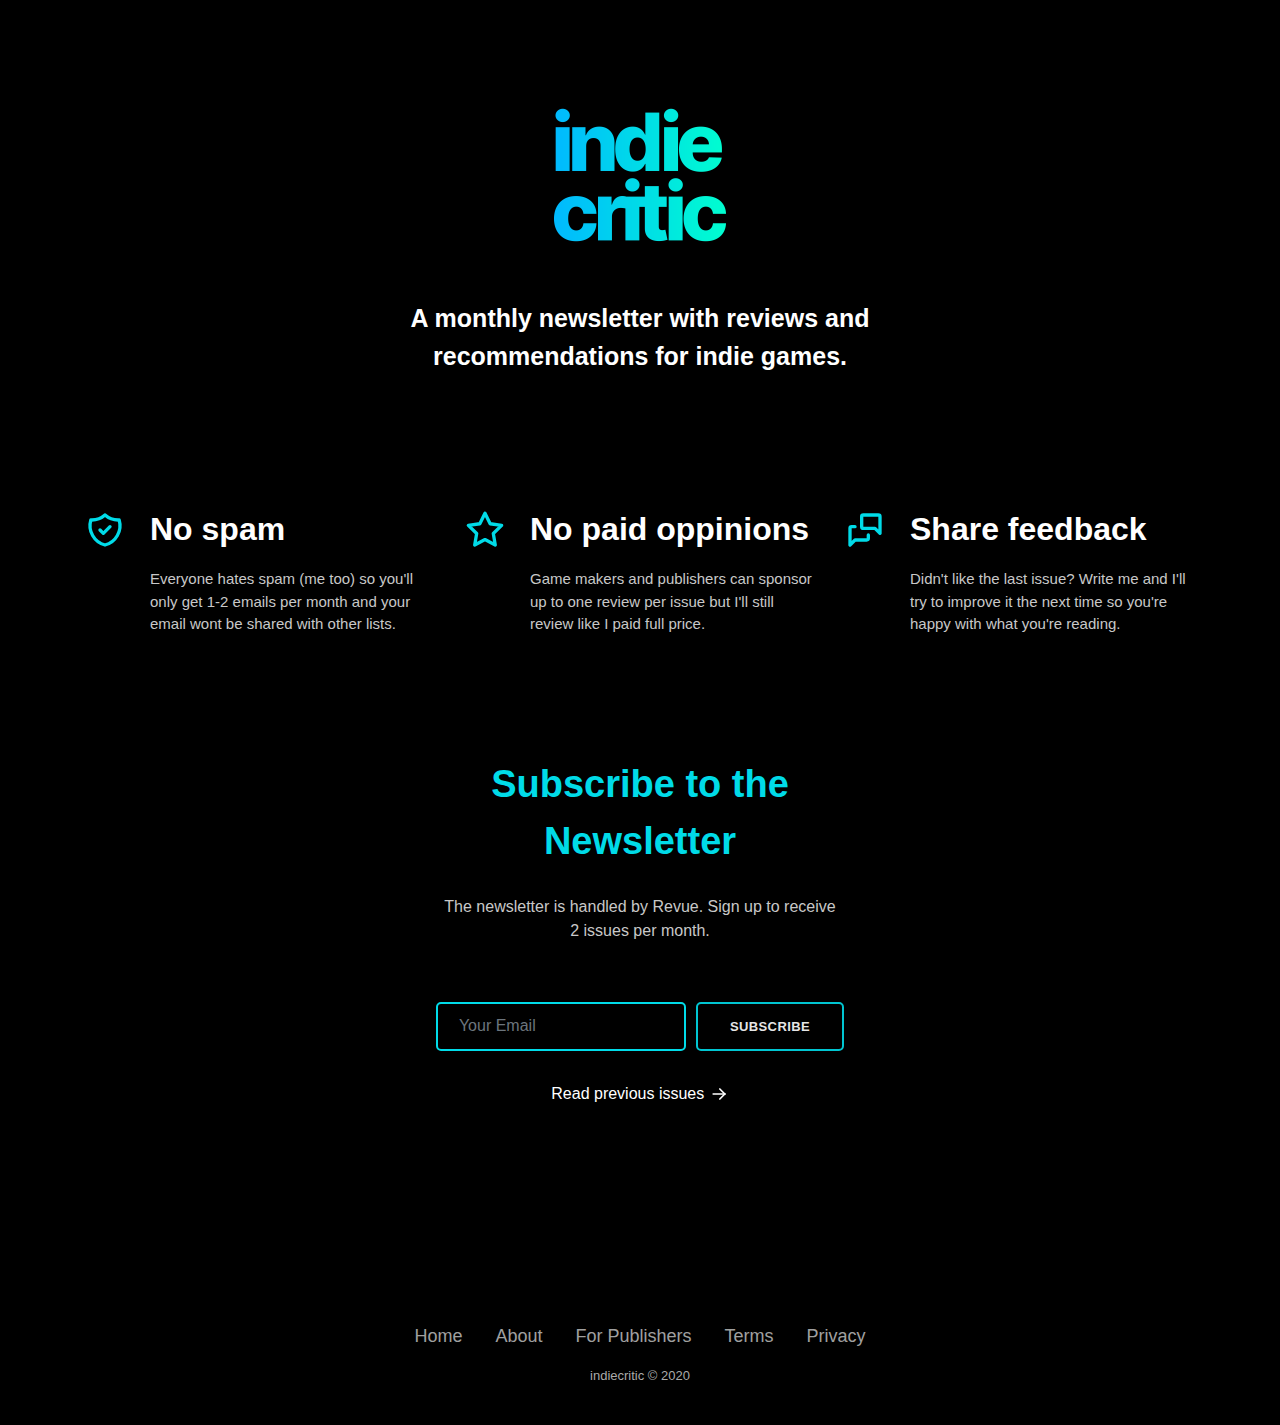
==== index.html @ 856b5d1b "Add files via upload" ====
<!DOCTYPE html>
<html>

<head>
    <meta charset="utf-8">
    <meta name="viewport" content="width=device-width, initial-scale=1.0, shrink-to-fit=no">
    <title>indiecritic - The Indie-Games Newsletter</title>
    <meta name="twitter:description" content="indiecritic is a twice-monthly newsletter where every issue includes indie game reviews and recommendations for you.">
    <meta name="twitter:card" content="summary">
    <meta property="og:type" content="website">
    <meta name="description" content="indiecritic is a twice-monthly newsletter where every issue includes indie game reviews and recommendations for you.">
    <meta property="og:image" content="">
    <meta name="twitter:image" content="assets/img/favicon.png">
    <meta name="twitter:title" content="indiecritic - The Indie-Games Newsletter">
    <link rel="icon" type="image/png" sizes="2000x2000" href="assets/img/favicon.png">
    <link rel="icon" type="image/png" sizes="2000x2000" href="assets/img/favicon.png">
    <link rel="icon" type="image/png" sizes="2000x2000" href="assets/img/favicon.png">
    <link rel="icon" type="image/png" sizes="2000x2000" href="assets/img/favicon.png">
    <link rel="icon" type="image/png" sizes="2000x2000" href="assets/img/favicon.png">
    <link rel="stylesheet" href="https://cdnjs.cloudflare.com/ajax/libs/twitter-bootstrap/4.5.2/css/bootstrap.min.css">
    <link rel="stylesheet" href="assets/css/styles.min.css">
</head>

<body style="background: rgb(0,0,0);">
    <div class="highlight-clean" style="background: rgb(0,0,0);">
        <div class="container">
            <div class="intro">
                <p class="text-center" style="font-size: 25px;color: rgb(255,255,255);"><img src="assets/img/logo-transparent.png" style="width: 250px;"><br><strong>A monthly newsletter with reviews and </strong><br><strong>recommendations for indie games.</strong></p>
            </div>
        </div>
    </div>
    <div class="features-clean" style="background: rgb(0,0,0);">
        <div class="container">
            <div class="intro"></div>
            <div class="row features">
                <div class="col-sm-6 col-lg-4 item"><svg xmlns="http://www.w3.org/2000/svg" width="1em" height="1em" viewBox="0 0 24 24" stroke-width="2" stroke="currentColor" fill="none" stroke-linecap="round" stroke-linejoin="round" class="icon icon-tabler icon-tabler-shield-check icon"
                        style="color: rgb(0,219,232);">
  <path stroke="none" d="M0 0h24v24H0z" fill="none"></path>
  <path d="M9 12l2 2l4 -4"></path>
  <path d="M12 3a12 12 0 0 0 8.5 3a12 12 0 0 1 -8.5 15a12 12 0 0 1 -8.5 -15a12 12 0 0 0 8.5 -3"></path>
</svg>
                    <h3 class="name" style="color: rgb(255,255,255);font-size: 32px;">No spam</h3>
                    <p class="description" style="color: rgb(200, 200, 200);">Everyone hates spam (me too) so you'll only get 1-2 emails per month and your email wont be shared with other lists.</p>
                </div>
                <div class="col-sm-6 col-lg-4 item"><svg xmlns="http://www.w3.org/2000/svg" width="1em" height="1em" viewBox="0 0 24 24" stroke-width="2" stroke="currentColor" fill="none" stroke-linecap="round" stroke-linejoin="round" class="icon icon-tabler icon-tabler-star icon" style="color: rgb(0,219,232);">
  <path stroke="none" d="M0 0h24v24H0z" fill="none"></path>
  <path d="M12 17.75l-6.172 3.245l1.179 -6.873l-5 -4.867l6.9 -1l3.086 -6.253l3.086 6.253l6.9 1l-5 4.867l1.179 6.873z"></path>
</svg>
                    <h3 class="name" style="color: rgb(255,255,255);font-size: 32px;">No paid oppinions</h3>
                    <p class="description" style="color: rgb(200, 200, 200);">Game makers and publishers can sponsor up to one review per issue but I'll still review like I paid full price.</p>
                </div>
                <div class="col-sm-6 col-lg-4 item"><svg xmlns="http://www.w3.org/2000/svg" width="1em" height="1em" viewBox="0 0 24 24" stroke-width="2" stroke="currentColor" fill="none" stroke-linecap="round" stroke-linejoin="round" class="icon icon-tabler icon-tabler-messages icon" style="color: rgb(0,219,232);">
  <path stroke="none" d="M0 0h24v24H0z" fill="none"></path>
  <path d="M21 14l-3 -3h-7a1 1 0 0 1 -1 -1v-6a1 1 0 0 1 1 -1h9a1 1 0 0 1 1 1v10"></path>
  <path d="M14 15v2a1 1 0 0 1 -1 1h-7l-3 3v-10a1 1 0 0 1 1 -1h2"></path>
</svg>
                    <h3 class="name" style="color: rgb(255,255,255);font-size: 32px;">Share feedback</h3>
                    <p class="description" style="color: rgb(200, 200, 200);">Didn't like the last issue? Write me and I'll try to improve it the next time so you're happy with what you're reading.</p>
                </div>
            </div>
        </div>
    </div>
    <div class="newsletter-subscribe" style="background: rgb(0,0,0);">
        <div class="container">
            <div class="intro">
                <h2 class="text-center" style="color: rgb(0,219,232);font-size: 38px;">Subscribe to the Newsletter</h2>
                <p class="text-center" style="color: rgb(200, 200, 200);">The newsletter is handled by Revue. Sign up to receive <br>2 issues per month.<br><br> </p>
            </div>
        </div>
        <form class="form-inline" method="post" action="https://www.getrevue.co/profile/indiecritic/add_subscriber" target="_blank">
            <div class="form-group"><input class="form-control" type="email" name="member[email]" placeholder="Your Email" style="background: rgb(0,0,0);border-radius: 5px;height: 49px;border: 2px solid rgb(0,219,232);color: rgb(255,255,255);margin-right: 10px;"></div>
            <div class="form-group"><button class="btn btn-primary" type="submit" style="border-radius: 5px;border: 2px solid rgb(0,219,232);color: rgb(255,255,255);">Subscribe </button></div>
        </form>
        <p class="text-center" style="margin-top: 25px;color: rgb(200, 200, 200);"><a class="btn btn-primary" role="button" style="background: rgb(0,0,0);border-style: none;" href="https://www.getrevue.co/profile/indiecritic#archive" target="_blank">Read previous issues&nbsp;<svg xmlns="http://www.w3.org/2000/svg" width="1em" height="1em" viewBox="0 0 24 24" stroke-width="2" stroke="currentColor" fill="none" stroke-linecap="round" stroke-linejoin="round" class="icon icon-tabler icon-tabler-arrow-right" style="font-size: 20px;margin-bottom: 1px;">
  <path stroke="none" d="M0 0h24v24H0z" fill="none"></path>
  <line x1="5" y1="12" x2="19" y2="12"></line>
  <line x1="13" y1="18" x2="19" y2="12"></line>
  <line x1="13" y1="6" x2="19" y2="12"></line>
</svg></a><br><br> </p>
    </div>
    <div class="footer-basic" style="background: rgb(0,0,0);color: rgb(200,200,200);margin-top: 80px;">
        <footer>
            <ul class="list-inline">
                <li class="list-inline-item"><a href="index.html">Home</a></li>
                <li class="list-inline-item"><a href="about.html">About</a></li>
                <li class="list-inline-item"><a href="publishers.html">For Publishers</a></li>
                <li class="list-inline-item"><a href="terms.html">Terms</a></li>
                <li class="list-inline-item"><a href="privacy.html">Privacy</a></li>
            </ul>
            <p class="copyright">indiecritic © 2020</p>
        </footer>
    </div>
    <script src="https://cdnjs.cloudflare.com/ajax/libs/jquery/3.5.1/jquery.min.js"></script>
    <script src="https://cdnjs.cloudflare.com/ajax/libs/twitter-bootstrap/4.5.2/js/bootstrap.bundle.min.js"></script>
</body>

</html>
---- assets/css/styles.min.css ----
.features-clean{color:#313437;background-color:#fff;padding-bottom:30px}.features-clean p,.highlight-clean p{color:#7d8285}.features-clean h2{font-weight:700;margin-bottom:40px;padding-top:40px;color:inherit}.features-clean .intro{font-size:16px;max-width:500px;margin:0 auto 60px}.features-clean .item{min-height:100px;padding-left:80px;margin-bottom:40px}@media (max-width:767px){.features-clean{padding-bottom:10px}.features-clean h2{margin-bottom:25px;padding-top:25px;font-size:24px}.features-clean .intro{margin-bottom:40px}.features-clean .item{min-height:0}}.features-clean .item .name{font-size:20px;font-weight:700;margin-top:0;margin-bottom:20px;color:inherit}.features-clean .item .description{font-size:15px;margin-bottom:0}.features-clean .item .icon{font-size:40px;color:#1485ee;float:left;margin-left:-65px}.footer-basic{padding:40px 0;background-color:#fff;color:#4b4c4d}.footer-basic ul{padding:0;list-style:none;text-align:center;font-size:18px;line-height:1.6;margin-bottom:0}.footer-basic li{padding:0 10px}.footer-basic ul a{color:inherit;text-decoration:none;opacity:.8}.footer-basic ul a:hover,.highlight-clean .buttons .btn:hover,.newsletter-subscribe form .btn:hover{opacity:1}.footer-basic .social{text-align:center;padding-bottom:25px}.footer-basic .social>a{font-size:24px;width:40px;height:40px;line-height:40px;display:inline-block;text-align:center;border-radius:50%;border:1px solid #ccc;margin:0 8px;color:inherit;opacity:.75}.footer-basic .social>a:hover{opacity:.9}.footer-basic .copyright{margin-top:15px;text-align:center;font-size:13px;color:#aaa;margin-bottom:0}.highlight-clean,.newsletter-subscribe{color:#313437;background-color:#fff;padding:50px 0}.highlight-clean h2{font-weight:700;margin-bottom:25px;line-height:1.5;padding-top:0;margin-top:0;color:inherit}.highlight-clean .intro,.newsletter-subscribe .intro{font-size:16px;max-width:500px;margin:0 auto 25px}.highlight-clean .buttons{text-align:center}.highlight-clean .buttons .btn{padding:16px 32px;margin:6px;border:none;background:#ddd;box-shadow:none;text-shadow:none;opacity:.9;text-transform:uppercase;font-weight:700;font-size:13px;letter-spacing:.4px;line-height:1;outline:0}.highlight-clean .buttons .btn:active,.newsletter-subscribe form .btn:active{transform:translateY(1px)}.highlight-clean .buttons .btn-primary{background-color:#055ada;color:#fff}.newsletter-subscribe p{color:#7d8285;line-height:1.5}.newsletter-subscribe h2{font-size:24px;font-weight:700;margin-bottom:25px;line-height:1.5;padding-top:0;margin-top:0;color:inherit}.newsletter-subscribe .intro p{margin-bottom:35px}.newsletter-subscribe form{justify-content:center}.newsletter-subscribe form .form-control{background:#eff1f4;border:none;border-radius:3px;box-shadow:none;outline:0;color:inherit;text-indent:9px;height:45px;margin-right:10px;min-width:250px}.newsletter-subscribe form .btn{padding:16px 32px;border:none;background:0 0;box-shadow:none;text-shadow:none;opacity:.9;text-transform:uppercase;font-weight:700;font-size:13px;letter-spacing:.4px;line-height:1}.newsletter-subscribe form .btn-primary{background-color:#000!important;color:#fff;outline:0!important}
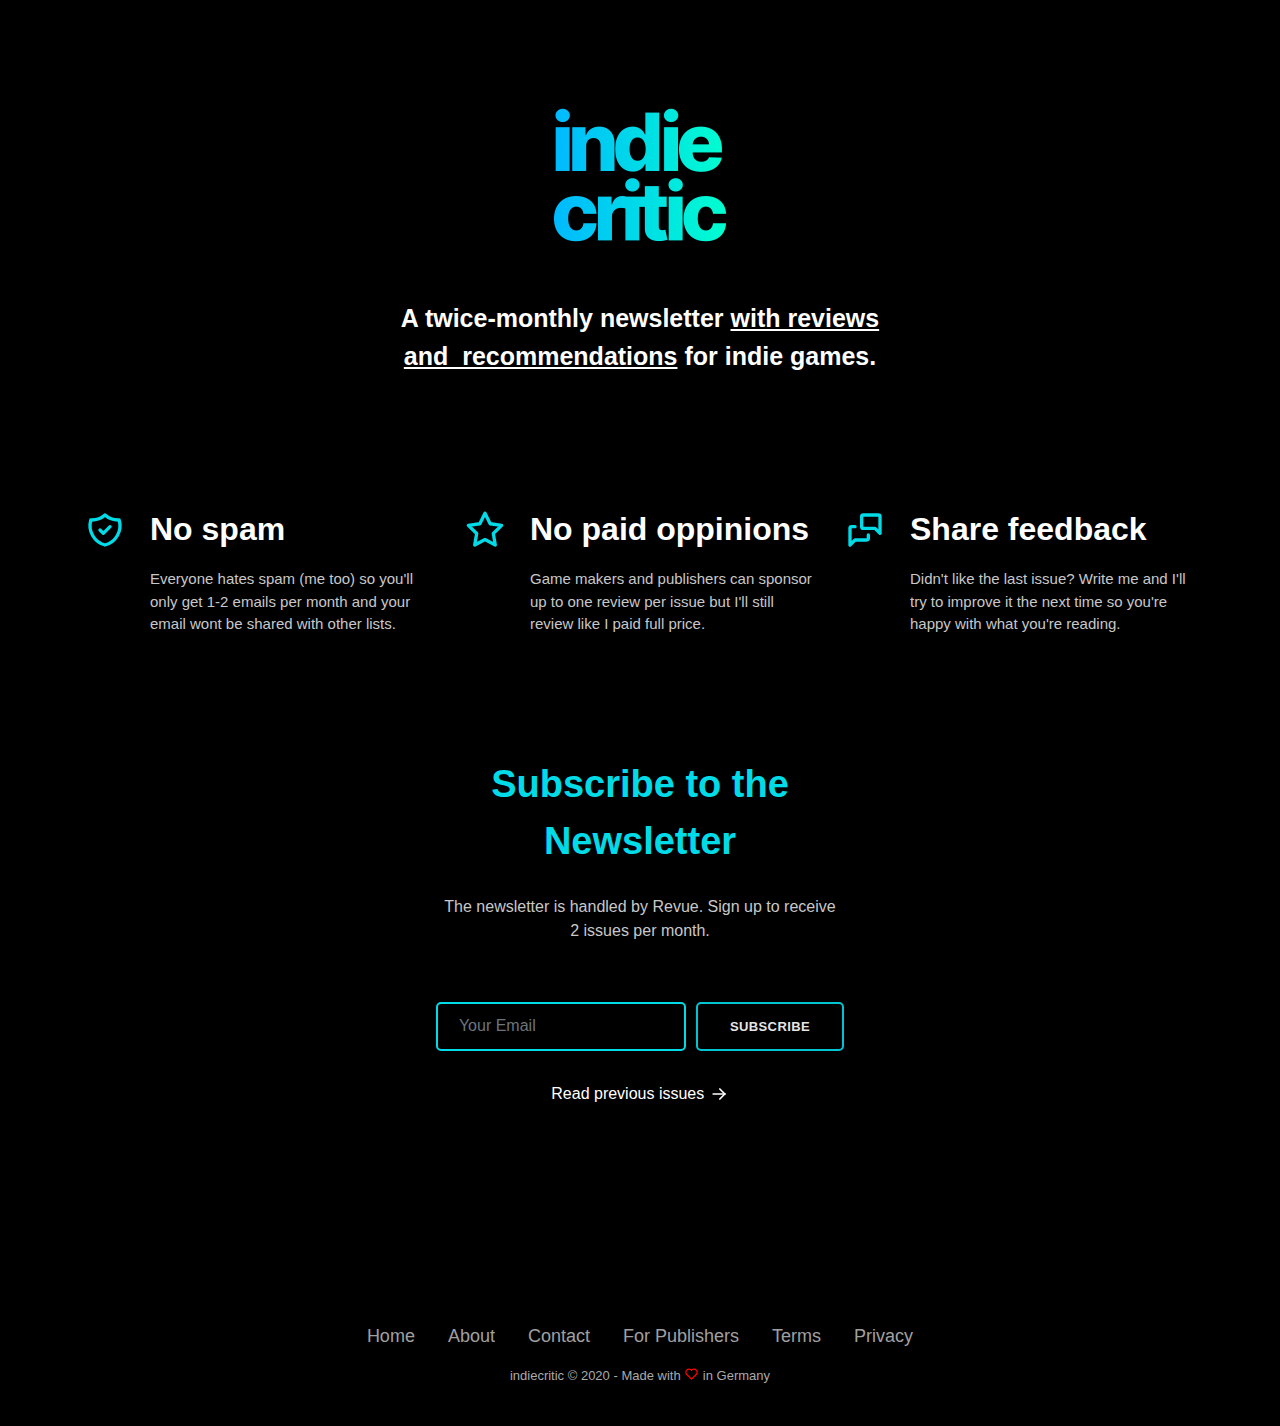
==== commit f54ef549: "Add files via upload" ====
--- a/index.html
+++ b/index.html
@@ -25,7 +25,7 @@
     <div class="highlight-clean" style="background: rgb(0,0,0);">
         <div class="container">
             <div class="intro">
-                <p class="text-center" style="font-size: 25px;color: rgb(255,255,255);"><img src="assets/img/logo-transparent.png" style="width: 250px;"><br><strong>A monthly newsletter with reviews and </strong><br><strong>recommendations for indie games.</strong></p>
+                <p class="text-center" style="font-size: 25px;color: rgb(255,255,255);"><img src="assets/img/logo-transparent.png" style="width: 250px;"><br><strong>A twice-monthly newsletter <span style="text-decoration: underline;">with reviews and&nbsp;&nbsp;recommendations</span> for indie games.</strong></p>
             </div>
         </div>
     </div>
@@ -67,11 +67,11 @@
                 <p class="text-center" style="color: rgb(200, 200, 200);">The newsletter is handled by Revue. Sign up to receive <br>2 issues per month.<br><br> </p>
             </div>
         </div>
-        <form class="form-inline" method="post" action="https://www.getrevue.co/profile/indiecritic/add_subscriber" target="_blank">
+        <form class="form-inline" method="post" action="http://digest.indiecritic.net/add_subscriber" target="_blank">
             <div class="form-group"><input class="form-control" type="email" name="member[email]" placeholder="Your Email" style="background: rgb(0,0,0);border-radius: 5px;height: 49px;border: 2px solid rgb(0,219,232);color: rgb(255,255,255);margin-right: 10px;"></div>
             <div class="form-group"><button class="btn btn-primary" type="submit" style="border-radius: 5px;border: 2px solid rgb(0,219,232);color: rgb(255,255,255);">Subscribe </button></div>
         </form>
-        <p class="text-center" style="margin-top: 25px;color: rgb(200, 200, 200);"><a class="btn btn-primary" role="button" style="background: rgb(0,0,0);border-style: none;" href="https://www.getrevue.co/profile/indiecritic#archive" target="_blank">Read previous issues&nbsp;<svg xmlns="http://www.w3.org/2000/svg" width="1em" height="1em" viewBox="0 0 24 24" stroke-width="2" stroke="currentColor" fill="none" stroke-linecap="round" stroke-linejoin="round" class="icon icon-tabler icon-tabler-arrow-right" style="font-size: 20px;margin-bottom: 1px;">
+        <p class="text-center" style="margin-top: 25px;color: rgb(200, 200, 200);"><a class="btn btn-primary" role="button" style="background: rgb(0,0,0);border-style: none;" href="https://digest.indiecritic.net/#archive" target="_blank">Read previous issues&nbsp;<svg xmlns="http://www.w3.org/2000/svg" width="1em" height="1em" viewBox="0 0 24 24" stroke-width="2" stroke="currentColor" fill="none" stroke-linecap="round" stroke-linejoin="round" class="icon icon-tabler icon-tabler-arrow-right" style="font-size: 20px;margin-bottom: 1px;">
   <path stroke="none" d="M0 0h24v24H0z" fill="none"></path>
   <line x1="5" y1="12" x2="19" y2="12"></line>
   <line x1="13" y1="18" x2="19" y2="12"></line>
@@ -83,11 +83,16 @@
             <ul class="list-inline">
                 <li class="list-inline-item"><a href="index.html">Home</a></li>
                 <li class="list-inline-item"><a href="about.html">About</a></li>
+                <li class="list-inline-item"><a href="mailto:paul@indiecritic.net">Contact</a></li>
                 <li class="list-inline-item"><a href="publishers.html">For Publishers</a></li>
                 <li class="list-inline-item"><a href="terms.html">Terms</a></li>
                 <li class="list-inline-item"><a href="privacy.html">Privacy</a></li>
             </ul>
-            <p class="copyright">indiecritic © 2020</p>
+            <p class="copyright">indiecritic © 2020 - Made with&nbsp;<svg xmlns="http://www.w3.org/2000/svg" width="1em" height="1em" viewBox="0 0 24 24" stroke-width="2" stroke="currentColor" fill="none" stroke-linecap="round" stroke-linejoin="round" class="icon icon-tabler icon-tabler-heart"
+                    style="font-size: 15px;margin-bottom: 5px;color: rgb(255,2,2);">
+  <path stroke="none" d="M0 0h24v24H0z" fill="none"></path>
+  <path d="M19.5 13.572l-7.5 7.428l-7.5 -7.428m0 0a5 5 0 1 1 7.5 -6.566a5 5 0 1 1 7.5 6.572"></path>
+</svg>&nbsp;in Germany</p>
         </footer>
     </div>
     <script src="https://cdnjs.cloudflare.com/ajax/libs/jquery/3.5.1/jquery.min.js"></script>
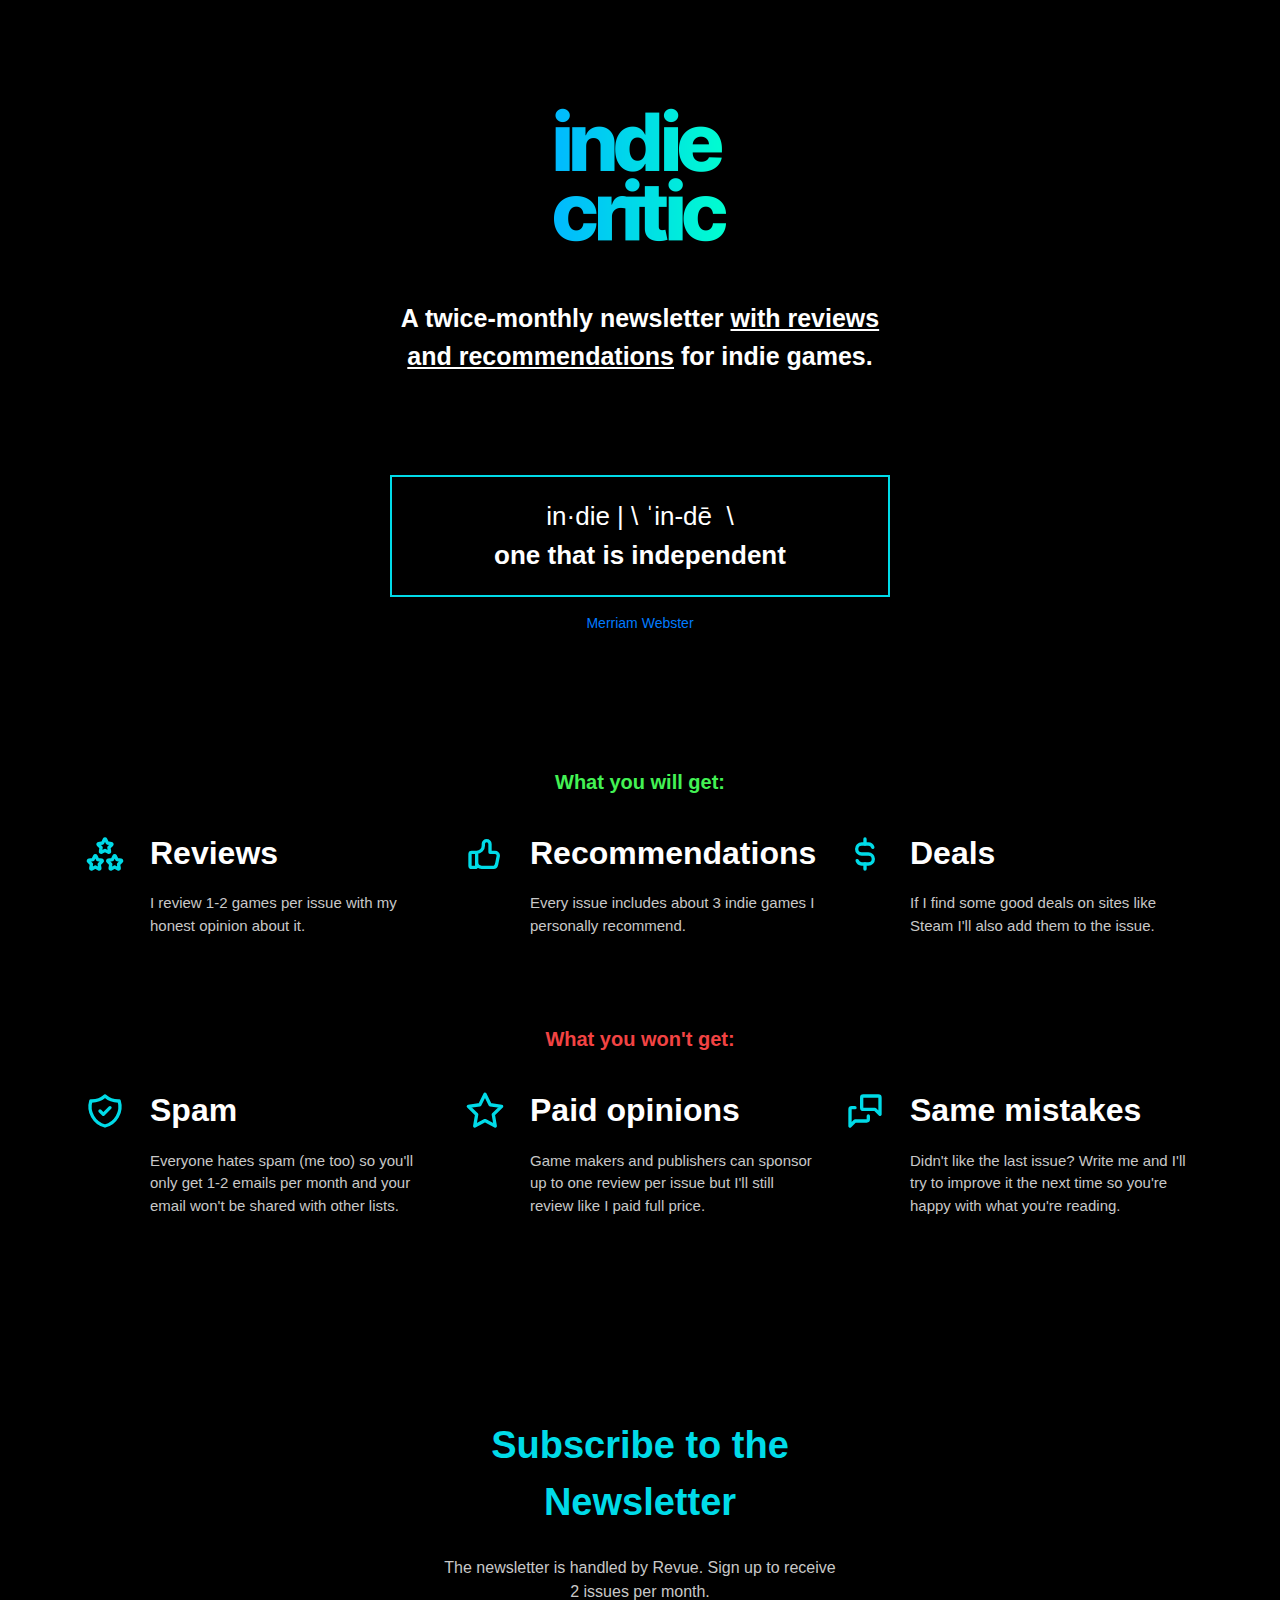
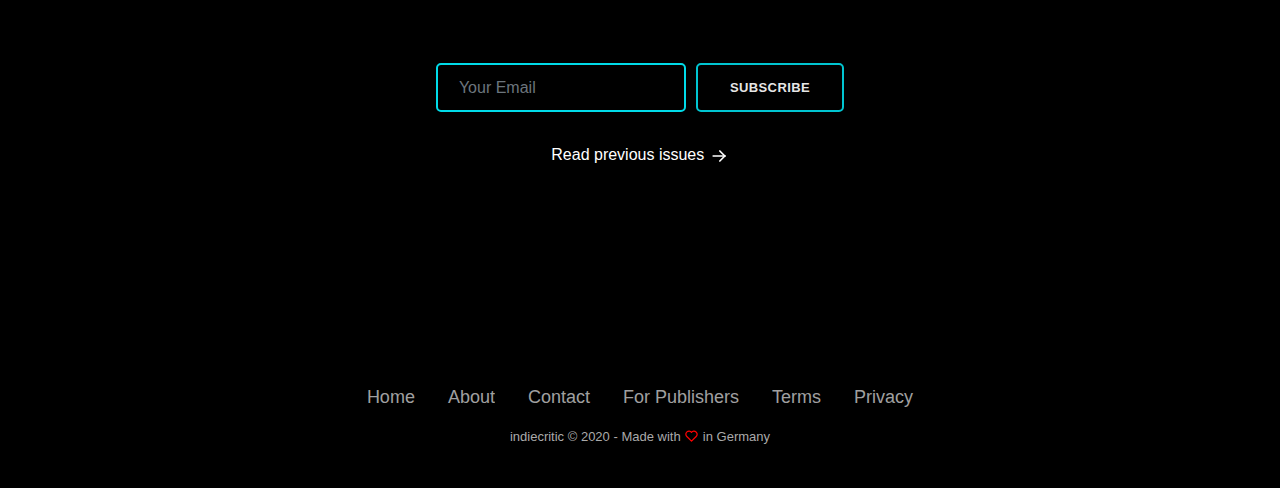
==== commit 9898180b: "Add files via upload" ====
--- a/index.html
+++ b/index.html
@@ -25,13 +25,51 @@
     <div class="highlight-clean" style="background: rgb(0,0,0);">
         <div class="container">
             <div class="intro">
-                <p class="text-center" style="font-size: 25px;color: rgb(255,255,255);"><img src="assets/img/logo-transparent.png" style="width: 250px;"><br><strong>A twice-monthly newsletter <span style="text-decoration: underline;">with reviews and&nbsp;&nbsp;recommendations</span> for indie games.</strong></p>
+                <p class="text-center" style="font-size: 25px;color: rgb(255,255,255);"><img src="assets/img/logo-transparent.png" style="width: 250px;"><br><strong>A twice-monthly newsletter <span style="text-decoration: underline;">with reviews and recommendations</span> for indie games.</strong></p>
+                <p class="text-center" style="margin-top: 100px;font-size: 26px;color: rgb(255,255,255);border-radius: 0px;padding-top: 20px;padding-bottom: 20px;border: 2px solid rgb(0,219,232) ;">in·​die&nbsp;|&nbsp;\&nbsp;ˈin-dē&nbsp;&nbsp;\<br><strong>one that is independent</strong><br></p>
+                <p class="text-center" style="margin-top: 0px;font-size: 14px;color: rgb(255,255,255);"><a href="https://www.merriam-webster.com/dictionary/indie">Merriam Webster</a><br><br></p>
             </div>
         </div>
     </div>
     <div class="features-clean" style="background: rgb(0,0,0);">
         <div class="container">
-            <div class="intro"></div>
+            <div class="intro">
+                <h2 class="text-center" style="color: rgb(67,242,84);margin-bottom: -20px;font-size: 20px;">What you will get:</h2>
+            </div>
+            <div class="row features">
+                <div class="col-sm-6 col-lg-4 item"><svg xmlns="http://www.w3.org/2000/svg" width="1em" height="1em" viewBox="0 0 24 24" stroke-width="2" stroke="currentColor" fill="none" stroke-linecap="round" stroke-linejoin="round" class="icon icon-tabler icon-tabler-stars icon" style="color: rgb(0,219,232);">
+  <path stroke="none" d="M0 0h24v24H0z" fill="none"></path>
+  <path d="M17.8 19.817l-2.172 1.138a0.392 .392 0 0 1 -.568 -.41l.415 -2.411l-1.757 -1.707a0.389 .389 0 0 1 .217 -.665l2.428 -.352l1.086 -2.193a0.392 .392 0 0 1 .702 0l1.086 2.193l2.428 .352a0.39 .39 0 0 1 .217 .665l-1.757 1.707l.414 2.41a0.39 .39 0 0 1 -.567 .411l-2.172 -1.138z"></path>
+  <path d="M6.2 19.817l-2.172 1.138a0.392 .392 0 0 1 -.568 -.41l.415 -2.411l-1.757 -1.707a0.389 .389 0 0 1 .217 -.665l2.428 -.352l1.086 -2.193a0.392 .392 0 0 1 .702 0l1.086 2.193l2.428 .352a0.39 .39 0 0 1 .217 .665l-1.757 1.707l.414 2.41a0.39 .39 0 0 1 -.567 .411l-2.172 -1.138z"></path>
+  <path d="M12 9.817l-2.172 1.138a0.392 .392 0 0 1 -.568 -.41l.415 -2.411l-1.757 -1.707a0.389 .389 0 0 1 .217 -.665l2.428 -.352l1.086 -2.193a0.392 .392 0 0 1 .702 0l1.086 2.193l2.428 .352a0.39 .39 0 0 1 .217 .665l-1.757 1.707l.414 2.41a0.39 .39 0 0 1 -.567 .411l-2.172 -1.138z"></path>
+</svg>
+                    <h3 class="name" style="color: rgb(255,255,255);font-size: 32px;">Reviews</h3>
+                    <p class="description" style="color: rgb(200, 200, 200);">I review 1-2 games per issue with my honest opinion about it.</p>
+                </div>
+                <div class="col-sm-6 col-lg-4 item"><svg xmlns="http://www.w3.org/2000/svg" width="1em" height="1em" viewBox="0 0 24 24" stroke-width="2" stroke="currentColor" fill="none" stroke-linecap="round" stroke-linejoin="round" class="icon icon-tabler icon-tabler-thumb-up icon" style="color: rgb(0,219,232);">
+  <path stroke="none" d="M0 0h24v24H0z" fill="none"></path>
+  <path d="M7 11v8a1 1 0 0 1 -1 1h-2a1 1 0 0 1 -1 -1v-7a1 1 0 0 1 1 -1h3a4 4 0 0 0 4 -4v-1a2 2 0 0 1 4 0v5h3a2 2 0 0 1 2 2l-1 5a2 3 0 0 1 -2 2h-7a3 3 0 0 1 -3 -3"></path>
+</svg>
+                    <h3 class="name" style="color: rgb(255,255,255);font-size: 32px;">Recommendations</h3>
+                    <p class="description" style="color: rgb(200, 200, 200);">Every issue includes about 3 indie games I personally recommend.</p>
+                </div>
+                <div class="col-sm-6 col-lg-4 item"><svg xmlns="http://www.w3.org/2000/svg" width="1em" height="1em" viewBox="0 0 24 24" stroke-width="2" stroke="currentColor" fill="none" stroke-linecap="round" stroke-linejoin="round" class="icon icon-tabler icon-tabler-currency-dollar icon"
+                        style="color: rgb(0,219,232);">
+  <path stroke="none" d="M0 0h24v24H0z" fill="none"></path>
+  <path d="M16.7 8a3 3 0 0 0 -2.7 -2h-4a3 3 0 0 0 0 6h4a3 3 0 0 1 0 6h-4a3 3 0 0 1 -2.7 -2"></path>
+  <path d="M12 3v3m0 12v3"></path>
+</svg>
+                    <h3 class="name" style="color: rgb(255,255,255);font-size: 32px;">Deals</h3>
+                    <p class="description" style="color: rgb(200, 200, 200);">If I find some good deals on sites like Steam I'll also add them to the issue.</p>
+                </div>
+            </div>
+        </div>
+    </div>
+    <div class="features-clean" style="background: rgb(0,0,0);margin-top: -20px;">
+        <div class="container">
+            <div class="intro">
+                <h2 class="text-center" style="color: rgb(242,67,67);margin-bottom: -20px;font-size: 20px;">What you won't get:</h2>
+            </div>
             <div class="row features">
                 <div class="col-sm-6 col-lg-4 item"><svg xmlns="http://www.w3.org/2000/svg" width="1em" height="1em" viewBox="0 0 24 24" stroke-width="2" stroke="currentColor" fill="none" stroke-linecap="round" stroke-linejoin="round" class="icon icon-tabler icon-tabler-shield-check icon"
                         style="color: rgb(0,219,232);">
@@ -39,14 +77,14 @@
   <path d="M9 12l2 2l4 -4"></path>
   <path d="M12 3a12 12 0 0 0 8.5 3a12 12 0 0 1 -8.5 15a12 12 0 0 1 -8.5 -15a12 12 0 0 0 8.5 -3"></path>
 </svg>
-                    <h3 class="name" style="color: rgb(255,255,255);font-size: 32px;">No spam</h3>
-                    <p class="description" style="color: rgb(200, 200, 200);">Everyone hates spam (me too) so you'll only get 1-2 emails per month and your email wont be shared with other lists.</p>
+                    <h3 class="name" style="color: rgb(255,255,255);font-size: 32px;">Spam</h3>
+                    <p class="description" style="color: rgb(200, 200, 200);">Everyone hates spam (me too) so you'll only get 1-2 emails per month and your email won't be shared with other lists.</p>
                 </div>
                 <div class="col-sm-6 col-lg-4 item"><svg xmlns="http://www.w3.org/2000/svg" width="1em" height="1em" viewBox="0 0 24 24" stroke-width="2" stroke="currentColor" fill="none" stroke-linecap="round" stroke-linejoin="round" class="icon icon-tabler icon-tabler-star icon" style="color: rgb(0,219,232);">
   <path stroke="none" d="M0 0h24v24H0z" fill="none"></path>
   <path d="M12 17.75l-6.172 3.245l1.179 -6.873l-5 -4.867l6.9 -1l3.086 -6.253l3.086 6.253l6.9 1l-5 4.867l1.179 6.873z"></path>
 </svg>
-                    <h3 class="name" style="color: rgb(255,255,255);font-size: 32px;">No paid oppinions</h3>
+                    <h3 class="name" style="color: rgb(255,255,255);font-size: 32px;">Paid opinions</h3>
                     <p class="description" style="color: rgb(200, 200, 200);">Game makers and publishers can sponsor up to one review per issue but I'll still review like I paid full price.</p>
                 </div>
                 <div class="col-sm-6 col-lg-4 item"><svg xmlns="http://www.w3.org/2000/svg" width="1em" height="1em" viewBox="0 0 24 24" stroke-width="2" stroke="currentColor" fill="none" stroke-linecap="round" stroke-linejoin="round" class="icon icon-tabler icon-tabler-messages icon" style="color: rgb(0,219,232);">
@@ -54,13 +92,13 @@
   <path d="M21 14l-3 -3h-7a1 1 0 0 1 -1 -1v-6a1 1 0 0 1 1 -1h9a1 1 0 0 1 1 1v10"></path>
   <path d="M14 15v2a1 1 0 0 1 -1 1h-7l-3 3v-10a1 1 0 0 1 1 -1h2"></path>
 </svg>
-                    <h3 class="name" style="color: rgb(255,255,255);font-size: 32px;">Share feedback</h3>
+                    <h3 class="name" style="color: rgb(255,255,255);font-size: 32px;">Same mistakes</h3>
                     <p class="description" style="color: rgb(200, 200, 200);">Didn't like the last issue? Write me and I'll try to improve it the next time so you're happy with what you're reading.</p>
                 </div>
             </div>
         </div>
     </div>
-    <div class="newsletter-subscribe" style="background: rgb(0,0,0);">
+    <div class="newsletter-subscribe" style="background: rgb(0,0,0);margin-top: 80px;">
         <div class="container">
             <div class="intro">
                 <h2 class="text-center" style="color: rgb(0,219,232);font-size: 38px;">Subscribe to the Newsletter</h2>
